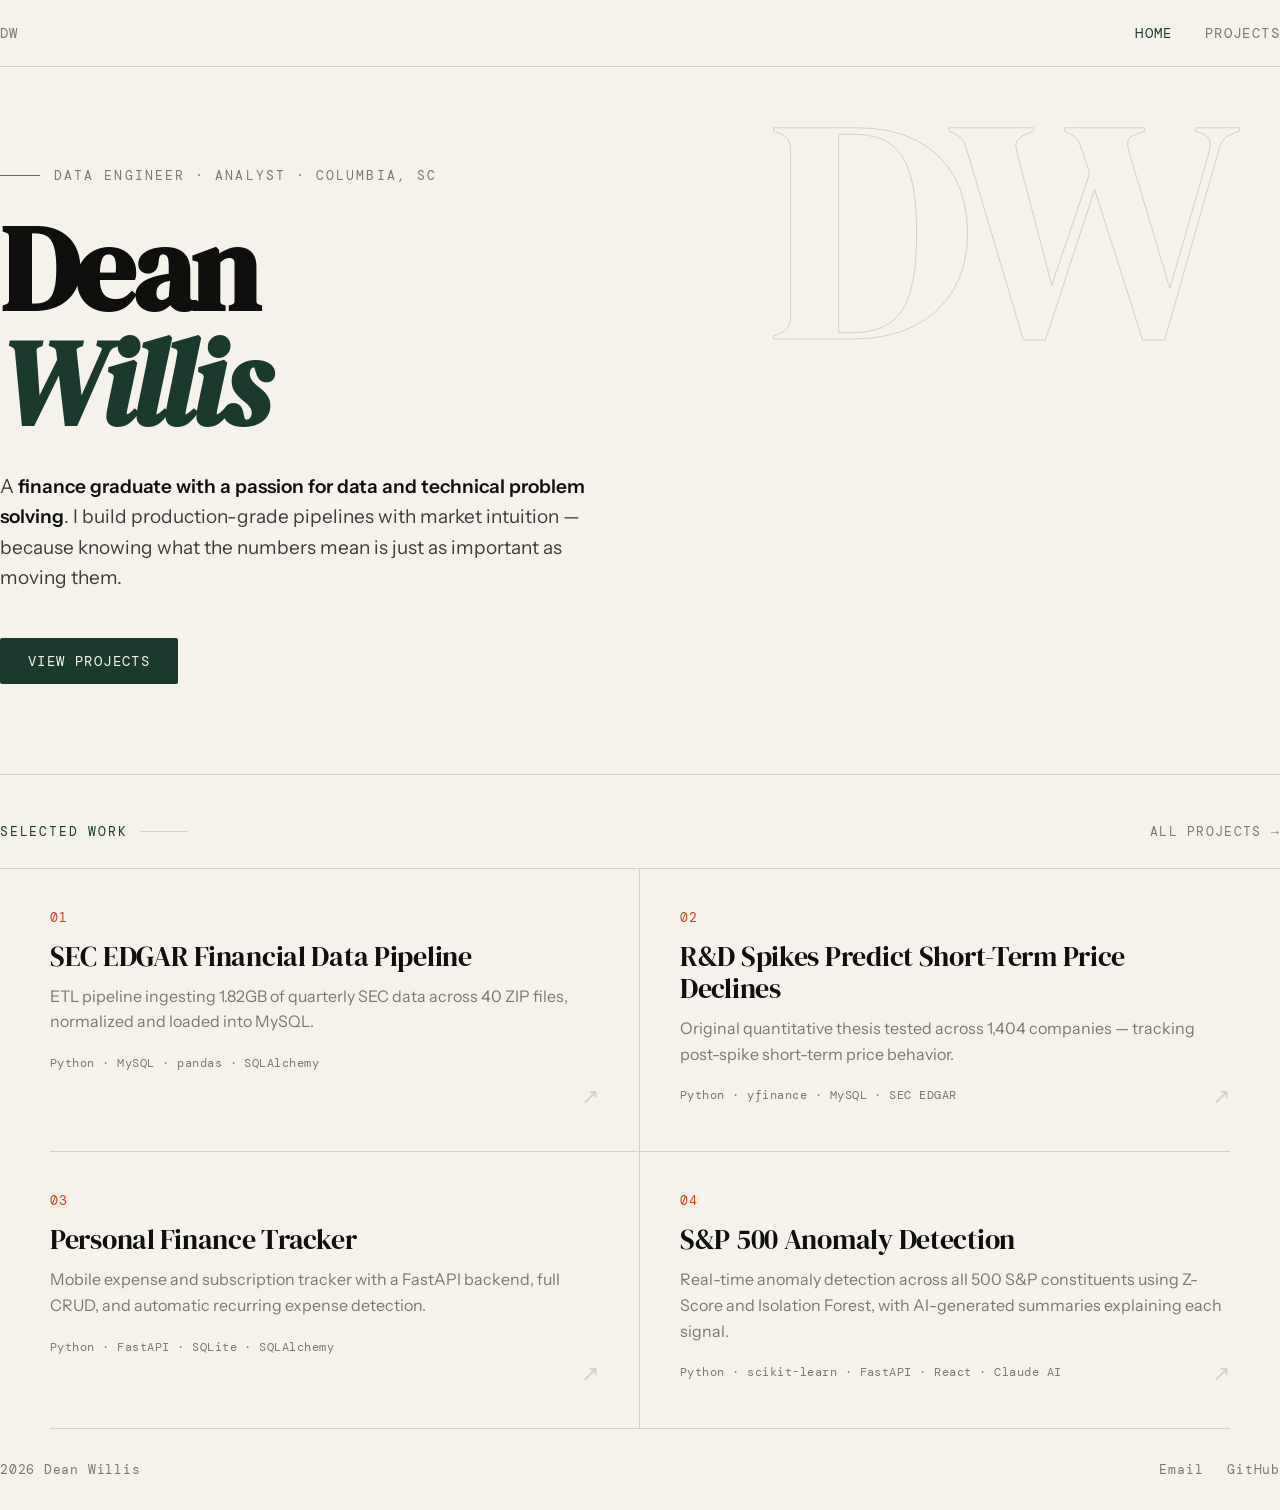
==== index.html @ 33685073 "added walkthrough.html" ====
<!DOCTYPE html>
<html lang="en">
<head>
<meta charset="UTF-8">
<meta name="viewport" content="width=device-width, initial-scale=1.0">
<title>Dean Willis</title>
<link href="https://fonts.googleapis.com/css2?family=DM+Serif+Display:ital@0;1&family=DM+Mono:wght@400;500&family=Instrument+Sans:wght@400;500;600&display=swap" rel="stylesheet">
<link rel="stylesheet" href="style.css">
<script async src="https://www.googletagmanager.com/gtag/js?id=G-CZ1LBD2NJX"></script>
<script>
  window.dataLayer = window.dataLayer || [];
  function gtag(){dataLayer.push(arguments);}
  gtag('js', new Date());
  gtag('config', 'G-CZ1LBD2NJX');
</script>
</head>
<body>
<nav>
<div class="container nav-inner">
<a class="nav-name" href="index.html">DW</a>
<div class="nav-links">
<a href="index.html" class="active">Home</a>
<a href="projects.html">Projects</a>
</div>
</div>
</nav>
<section class="hero-section">
<div class="container hero-inner">
<div class="hero-num">DW</div>
<div class="hero-label">Data Engineer · Analyst · Columbia, SC</div>
<h1 class="hero-name">
      Dean<br>
<em>Willis</em>
</h1>
<p class="hero-tagline">A <strong>finance graduate with a passion for data and technical problem solving</strong>. I build production-grade pipelines with market intuition — because knowing what the numbers mean is just as important as moving them.</p>
<div class="hero-actions">
<a class="btn-primary" href="projects.html">View Projects</a>
</div>
</div>
</section>
<div class="container section-header">
<div class="section-header-label">Selected Work</div>
<a class="section-header-link" href="projects.html">All projects →</a>
</div>
<section class="projects-section">
<div class="container project-teasers">
<a class="teaser" href="projects.html#edgar-pipeline">
<div class="teaser-num">01</div>
<div class="teaser-title">SEC EDGAR Financial Data Pipeline</div>
<div class="teaser-desc">ETL pipeline ingesting 1.82GB of quarterly SEC data across 40 ZIP files, normalized and loaded into MySQL.</div>
<div class="teaser-stack">Python · MySQL · pandas · SQLAlchemy</div>
<div class="teaser-arrow">↗</div>
</a>
<a class="teaser" href="projects.html#rd-spikes">
<div class="teaser-num">02</div>
<div class="teaser-title">R&amp;D Spikes Predict Short-Term Price Declines</div>
<div class="teaser-desc">Original quantitative thesis tested across 1,404 companies — tracking post-spike short-term price behavior.</div>
<div class="teaser-stack">Python · yfinance · MySQL · SEC EDGAR</div>
<div class="teaser-arrow">↗</div>
</a>
<a class="teaser" href="projects.html#expense-tracker">
<div class="teaser-num">03</div>
<div class="teaser-title">Personal Finance Tracker</div>
<div class="teaser-desc">Mobile expense and subscription tracker with a FastAPI backend, full CRUD, and automatic recurring expense detection.</div>
<div class="teaser-stack">Python · FastAPI · SQLite · SQLAlchemy</div>
<div class="teaser-arrow">↗</div>
</a>
<a class="teaser" href="projects.html#anomaly-detector">
<div class="teaser-num">04</div>
<div class="teaser-title">S&amp;P 500 Anomaly Detection</div>
<div class="teaser-desc">Real-time anomaly detection across all 500 S&amp;P constituents using Z-Score and Isolation Forest, with AI-generated summaries explaining each signal.</div>
<div class="teaser-stack">Python · scikit-learn · FastAPI · React · Claude AI</div>
<div class="teaser-arrow">↗</div>
</a>
</div>
</section>
<footer>
<div class="container footer-inner">
<span class="footer-copy">2026 Dean Willis</span>
<div class="footer-links">
<a href="mailto:Deanwillis@outlook.com">Email</a>
<a href="https://github.com/DeanHenryWillis" target="_blank">GitHub</a>
</div>
</div>
</footer>
</body>
</html>
---- style.css ----
*, *::before, *::after { box-sizing: border-box; margin: 0; padding: 0; }
  :root {
    --ink: #0f0f0e;
    --ink-mid: #3d3c38;
    --ink-muted: #7a7870;
    --rule: #d4d0c8;
    --accent: #1a3a2e;
    --accent-warm: #c8431a;
    --bg: #f5f2eb;
    --card: #eeeae0;
  }
  html, body { width: 100%; background: var(--bg); }
  body { font-family: 'Instrument Sans', sans-serif; color: var(--ink); }

  .container {
    max-width: 1350px;
    margin: 0 auto;
    padding: 0 50px;
    width: 100%;
    position: relative;
  }

  nav { border-bottom: 1px solid var(--rule); }
  .nav-inner {
    display: flex;
    align-items: center;
    justify-content: space-between;
    padding: 24px 0;
  }
  .nav-name {
    font-family: 'DM Mono', monospace;
    font-size: 14px;
    letter-spacing: 0.1em;
    text-transform: uppercase;
    color: var(--ink-muted);
    text-decoration: none;
  }
  .nav-links { display: flex; gap: 32px; }
  .nav-links a {
    font-family: 'DM Mono', monospace;
    font-size: 14px;
    letter-spacing: 0.1em;
    text-transform: uppercase;
    color: var(--ink-muted);
    text-decoration: none;
  }
  .nav-links a:hover { color: var(--accent-warm); }
  .nav-links a.active { color: var(--accent); }

  .page-header-section { border-bottom: 1px solid var(--rule); }
  .page-header-inner { padding: 80px 0 64px; }
  .page-label { font-family: 'DM Mono', monospace; font-size: 13px; letter-spacing: 0.14em; text-transform: uppercase; color: var(--ink-muted); margin-bottom: 14px; }
  .page-title { font-family: 'DM Serif Display', serif; font-size: 52px; line-height: 1.05; color: var(--ink); letter-spacing: -0.02em; }
  .page-title em { font-style: italic; color: var(--accent); }

  .project-section { border-bottom: 1px solid var(--rule); padding: 80px 0; }
  .project-section:last-child { border-bottom: none; }
  
  .project-content { max-width: 960px; }

  .project-eyebrow { font-family: 'DM Mono', monospace; font-size: 13px; letter-spacing: 0.12em; text-transform: uppercase; color: var(--accent-warm); margin-bottom: 12px; }
  .project-title { font-family: 'DM Serif Display', serif; font-size: 38px; line-height: 1.1; color: var(--ink); margin-bottom: 10px; letter-spacing: -0.01em; }
  .project-stack { font-family: 'DM Mono', monospace; font-size: 14px; color: var(--ink-muted); margin-bottom: 28px; letter-spacing: 0.03em; }
  .project-overview { font-size: 18px; line-height: 1.7; color: var(--ink-mid); margin-bottom: 40px; border-left: 3px solid var(--accent-warm); padding-left: 20px; }

  .sub-label { font-family: 'DM Mono', monospace; font-size: 12px; letter-spacing: 0.14em; text-transform: uppercase; color: var(--accent); margin-bottom: 16px; display: flex; align-items: center; gap: 14px; }
  .sub-label::after { content: ''; flex: 1; height: 1px; background: var(--rule); }

  .steps { margin-bottom: 40px; }
  .step { display: flex; gap: 20px; margin-bottom: 14px; align-items: flex-start; }
  .step-num { font-family: 'DM Mono', monospace; font-size: 13px; color: var(--accent-warm); background: #f0ece2; border: 1px solid var(--rule); width: 28px; height: 28px; border-radius: 50%; display: flex; align-items: center; justify-content: center; flex-shrink: 0; margin-top: 2px; }
  .step-text { font-size: 17px; color: var(--ink-mid); line-height: 1.55; }
  code { font-family: 'DM Mono', monospace; font-size: 15px; background: #e8e4da; padding: 2px 6px; border-radius: 3px; }

  .defs { margin-bottom: 40px; }
  .def-item { margin-bottom: 14px; display: flex; gap: 16px; }
  .def-num { font-family: 'DM Mono', monospace; font-size: 13px; color: var(--ink-muted); flex-shrink: 0; padding-top: 3px; }
  .def-text { font-size: 17px; color: var(--ink-mid); line-height: 1.55; }

  .limitations { margin-bottom: 40px; }
  .limitations ul { list-style: none; padding: 0; }
  .limitations ul li { font-size: 16px; color: var(--ink-muted); padding-left: 20px; position: relative; margin-bottom: 8px; line-height: 1.6; }
  .limitations ul li::before { content: '—'; position: absolute; left: 0; color: var(--rule); }
  .limitation-note { margin-top: 14px; font-size: 16px; font-style: italic; color: var(--accent); padding-left: 20px; }

  .queries { margin-bottom: 40px; }
  .queries ol { list-style: none; padding: 0; counter-reset: q; }
  .queries ol li { counter-increment: q; font-size: 17px; color: var(--ink-mid); padding-left: 36px; position: relative; margin-bottom: 10px; line-height: 1.55; }
  .queries ol li::before { content: counter(q, decimal-leading-zero); position: absolute; left: 0; font-family: 'DM Mono', monospace; font-size: 13px; color: var(--accent-warm); top: 3px; }

  .run-block { background: var(--accent); border-radius: 6px; padding: 28px 32px; margin-bottom: 40px; }
  .run-block .sub-label { color: #9ab8a8; }
  .run-block .sub-label::after { background: #2d5c46; }
  .run-step { display: flex; gap: 16px; margin-bottom: 12px; align-items: flex-start; }
  .run-num { font-family: 'DM Mono', monospace; font-size: 13px; color: #9ab8a8; flex-shrink: 0; padding-top: 3px; }
  .run-text { font-size: 16px; color: #d4e8dd; line-height: 1.55; font-family: 'DM Mono', monospace; }
  .run-text code { background: rgba(255,255,255,0.08); padding: 2px 8px; border-radius: 3px; color: #c8f0d8; }

  .two-col { display: grid; grid-template-columns: 1fr 1fr; gap: 24px; margin-bottom: 40px; }
  .info-block { background: var(--card); border: 1px solid var(--rule); border-radius: 6px; padding: 20px 24px; }
  .info-block-title { font-family: 'DM Mono', monospace; font-size: 12px; letter-spacing: 0.12em; text-transform: uppercase; color: var(--ink-muted); margin-bottom: 14px; }
  .info-block p { font-size: 16px; color: var(--ink-mid); margin-bottom: 10px; line-height: 1.5; }
  .info-block ul { list-style: none; padding: 0; }
  .info-block ul li { font-size: 16px; color: var(--ink-mid); padding-left: 18px; position: relative; margin-bottom: 8px; line-height: 1.5; }
  .info-block ul li::before { content: '—'; position: absolute; left: 0; color: var(--rule); }
  .info-block a { font-size: 15px; color: var(--accent); text-decoration: none; font-family: 'DM Mono', monospace; word-break: break-all; }
  .info-block a:hover { color: var(--accent-warm); }

  .findings-wrap { margin-bottom: 40px; }
  .findings-table { width: 100%; border-collapse: collapse; font-size: 16px; }
  .findings-table thead tr { border-bottom: 2px solid var(--accent); }
  .findings-table th { font-family: 'DM Mono', monospace; font-size: 12px; letter-spacing: 0.1em; text-transform: uppercase; color: var(--ink-muted); padding: 12px 16px; text-align: left; font-weight: 500; }
  .findings-table td { padding: 14px 16px; color: var(--ink-mid); border-bottom: 1px solid var(--rule); }
  .findings-table tr:last-child td { border-bottom: none; }
  .drop-rate { font-family: 'DM Mono', monospace; font-weight: 500; color: var(--accent-warm); }
  .bar-cell { width: 200px; }
  .bar-bg { background: #e5e0d4; border-radius: 2px; height: 8px; width: 100%; }
  .bar-fill { background: var(--accent-warm); border-radius: 2px; height: 8px; }
  .findings-note { font-size: 15px; color: var(--ink-muted); margin-top: 14px; font-style: italic; }

  .iphone-wrap {
    display: flex;
    flex-direction: column;
    align-items: flex-start;
    margin-bottom: 48px;
  }
  .iphone-shell {
    width: 224px;
    height: 460px;
    background: #161616;
    border-radius: 46px;
    border: 7px solid #252525;
    box-shadow:
      0 0 0 1px #0a0a0a,
      0 28px 64px rgba(0,0,0,0.32),
      inset 0 0 0 1px #333;
    position: relative;
    flex-shrink: 0;
    overflow: hidden;
  }

  .iphone-island {
    position: absolute;
    top: 12px;
    left: 50%;
    transform: translateX(-50%);
    width: 90px;
    height: 26px;
    background: #0a0a0a;
    border-radius: 20px;
    z-index: 3;
  }
  .iphone-screen {
    width: 100%;
    height: 100%;
    border-radius: 40px;
    background: #0d0d0d;
    overflow: hidden;
    display: flex;
    align-items: center;
    justify-content: center;
    position: relative;
  }
  .iphone-screen video,
  .iphone-screen img {
    width: 100%;
    height: 100%;
    object-fit: cover;
  }
  .iphone-placeholder {
    display: flex;
    flex-direction: column;
    align-items: center;
    justify-content: center;
    gap: 12px;
    padding: 60px 24px 40px;
    text-align: center;
    height: 100%;
  }
  .iphone-placeholder-icon {
    width: 44px;
    height: 44px;
    border: 1.5px dashed #333;
    border-radius: 50%;
    display: flex;
    align-items: center;
    justify-content: center;
  }
  .iphone-placeholder-label {
    font-family: 'DM Mono', monospace;
    font-size: 10px;
    letter-spacing: 0.14em;
    text-transform: uppercase;
    color: #333;
    line-height: 1.8;
  }
  .iphone-caption {
    font-family: 'DM Mono', monospace;
    font-size: 11px;
    color: var(--ink-muted);
    letter-spacing: 0.08em;
    margin-top: 16px;
    opacity: 0.7;
  }

  .feature-list { margin-bottom: 40px; }
  .feature-list ul { list-style: none; padding: 0; }
  .feature-list ul li { font-size: 17px; color: var(--ink-mid); padding-left: 20px; position: relative; margin-bottom: 10px; line-height: 1.55; }
  .feature-list ul li::before { content: '—'; position: absolute; left: 0; color: var(--accent-warm); }

  .footer-section { border-top: 1px solid var(--rule); }
  .footer-inner { padding: 32px 0; display: flex; justify-content: space-between; align-items: center; }
  .footer-copy { font-family: 'DM Mono', monospace; font-size: 13px; color: var(--ink-muted); letter-spacing: 0.06em; }
  .footer-links { display: flex; gap: 24px; }
  .footer-links a { font-family: 'DM Mono', monospace; font-size: 13px; color: var(--ink-muted); text-decoration: none; letter-spacing: 0.06em; }
  .footer-links a:hover { color: var(--accent-warm); }

  html, body { min-height: 100vh; }

  .hero-section { border-bottom: 1px solid var(--rule); overflow: hidden; }
  .hero-inner { padding: 100px 0 90px; }
  
  .hero-num {
    font-family: 'DM Serif Display', serif;
    font-size: 320px;
    line-height: 0.85;
    color: transparent;
    -webkit-text-stroke: 1px var(--rule);
    position: absolute;
    right: 50px;
    top: 24px;
    pointer-events: none;
    user-select: none;
    letter-spacing: -0.04em;
  }
  .hero-label {
    font-family: 'DM Mono', monospace;
    font-size: 13px;
    letter-spacing: 0.16em;
    text-transform: uppercase;
    color: var(--ink-muted);
    margin-bottom: 28px;
    display: flex;
    align-items: center;
    gap: 14px;
  }
  .hero-label::before { content: ''; width: 40px; height: 1px; background: var(--accent-warm); }
  .hero-name {
    font-family: 'DM Serif Display', serif;
    font-size: 120px;
    line-height: 0.95;
    color: var(--ink);
    letter-spacing: -0.03em;
    margin-bottom: 10px;
    position: relative;
    z-index: 1;
  }
  .hero-name em { font-style: italic; color: var(--accent); display: block; }
  .hero-tagline {
    font-size: 19px;
    line-height: 1.6;
    color: var(--ink-mid);
    max-width: 600px;
    margin-top: 32px;
    margin-bottom: 44px;
    position: relative;
    z-index: 1;
  }
  .hero-tagline strong { color: var(--ink); font-weight: 600; }
  .hero-actions { display: flex; gap: 16px; position: relative; z-index: 1; }
  
  .btn-primary {
    font-family: 'DM Mono', monospace;
    font-size: 14px;
    letter-spacing: 0.1em;
    text-transform: uppercase;
    color: var(--bg);
    background: var(--accent);
    padding: 14px 28px;
    text-decoration: none;
    border-radius: 2px;
  }
  .btn-primary:hover { background: #0f2219; }
  .btn-secondary {
    font-family: 'DM Mono', monospace;
    font-size: 14px;
    letter-spacing: 0.1em;
    text-transform: uppercase;
    color: var(--ink-mid);
    background: transparent;
    padding: 14px 28px;
    text-decoration: none;
    border: 1px solid var(--rule);
    border-radius: 2px;
  }
  .btn-secondary:hover { border-color: var(--ink-muted); color: var(--ink); }

  .stats-section { border-bottom: 1px solid var(--rule); }
  .stats-inner { display: grid; grid-template-columns: repeat(3, 1fr); }
  .stat { padding: 36px 40px; border-right: 1px solid var(--rule); }
  .stat:first-child { padding-left: 0; }
  .stat:last-child { border-right: none; padding-right: 0; }
  .stat-num { font-family: 'DM Serif Display', serif; font-size: 50px; color: var(--ink); letter-spacing: -0.02em; line-height: 1; margin-bottom: 6px; }
  .stat-num em { font-style: italic; color: var(--accent-warm); }
  .stat-label { font-family: 'DM Mono', monospace; font-size: 13px; letter-spacing: 0.1em; text-transform: uppercase; color: var(--ink-muted); }

  .section-header { display: flex; align-items: baseline; justify-content: space-between; padding: 48px 0 28px; }
  .section-header-label { font-family: 'DM Mono', monospace; font-size: 13px; letter-spacing: 0.14em; text-transform: uppercase; color: var(--accent); display: flex; align-items: center; gap: 12px; }
  .section-header-label::after { content: ''; width: 48px; height: 1px; background: var(--rule); }
  .section-header-link { font-family: 'DM Mono', monospace; font-size: 13px; letter-spacing: 0.1em; text-transform: uppercase; color: var(--ink-muted); text-decoration: none; }
  .section-header-link:hover { color: var(--accent-warm); }

  .projects-section { border-top: 1px solid var(--rule); }
  .project-teasers { display: grid; grid-template-columns: 1fr 1fr; }
  
  .teaser { padding: 40px 40px 48px; border-right: 1px solid var(--rule); border-bottom: 1px solid var(--rule); position: relative; text-decoration: none; display: block; }
  .teaser:nth-child(odd) { padding-left: 0; }
  .teaser:nth-child(even) { border-right: none; padding-right: 0; }
  .teaser:hover { background: var(--card); }
  
  .teaser-num { font-family: 'DM Mono', monospace; font-size: 13px; color: var(--accent-warm); letter-spacing: 0.1em; margin-bottom: 14px; }
  .teaser-title { font-family: 'DM Serif Display', serif; font-size: 28px; color: var(--ink); line-height: 1.15; margin-bottom: 12px; letter-spacing: -0.01em; }
  .teaser-desc { font-size: 16px; color: var(--ink-muted); line-height: 1.6; margin-bottom: 20px; }
  .teaser-stack { font-family: 'DM Mono', monospace; font-size: 12px; color: var(--ink-muted); letter-spacing: 0.04em; }
  
  .teaser-arrow { position: absolute; bottom: 40px; right: 40px; font-family: 'DM Mono', monospace; font-size: 22px; color: var(--rule); }
  .teaser:nth-child(even) .teaser-arrow { right: 0; }
  .teaser:hover .teaser-arrow { color: var(--accent-warm); }

  /* ── WALKTHROUGH PAGE ── */

  html { scroll-behavior: smooth; }

  .wt-page-header { border-bottom: 1px solid var(--rule); padding: 80px 0 64px; }
  .wt-page-title { font-family: 'DM Serif Display', serif; font-size: 52px; line-height: 1.05; color: var(--ink); letter-spacing: -0.02em; margin-bottom: 16px; }
  .wt-page-title em { font-style: italic; color: var(--accent); }
  .wt-page-subtitle { font-size: 18px; line-height: 1.65; color: var(--ink-mid); max-width: 560px; }

  .wt-jump-nav { padding: 24px 0; border-bottom: 1px solid var(--rule); }
  .wt-jump-nav-inner { display: flex; gap: 8px; flex-wrap: wrap; }
  .wt-jump-link {
    font-family: 'DM Mono', monospace;
    font-size: 11px;
    letter-spacing: 0.08em;
    text-transform: uppercase;
    color: var(--ink-muted);
    border: 1px solid var(--rule);
    padding: 6px 14px;
    border-radius: 2px;
    text-decoration: none;
    transition: background 0.15s, color 0.15s, border-color 0.15s;
  }
  .wt-jump-link:hover {
    background: var(--accent);
    color: var(--bg);
    border-color: var(--accent);
  }

  .wt-section { padding: 80px 0; border-bottom: 1px solid var(--rule); }
  .wt-section:last-of-type { border-bottom: none; }

  .wt-eyebrow {
    font-family: 'DM Mono', monospace;
    font-size: 13px;
    letter-spacing: 0.12em;
    text-transform: uppercase;
    color: var(--accent-warm);
    margin-bottom: 12px;
  }
  .wt-title {
    font-family: 'DM Serif Display', serif;
    font-size: 38px;
    line-height: 1.1;
    color: var(--ink);
    letter-spacing: -0.01em;
    margin-bottom: 8px;
  }
  .wt-title em { font-style: italic; color: var(--accent); }
  .wt-stack {
    font-family: 'DM Mono', monospace;
    font-size: 13px;
    color: var(--ink-muted);
    letter-spacing: 0.04em;
    margin-bottom: 24px;
  }
  .wt-intro {
    font-size: 18px;
    line-height: 1.7;
    color: var(--ink-mid);
    max-width: 680px;
    margin-bottom: 56px;
    border-left: 3px solid var(--accent-warm);
    padding-left: 20px;
  }

  .shot-block {
    display: grid;
    grid-template-columns: 1fr 1fr;
    gap: 48px;
    align-items: start;
    margin-bottom: 64px;
  }
  .shot-block.reverse { direction: rtl; }
  .shot-block.reverse > * { direction: ltr; }
  .shot-block.full { grid-template-columns: 1fr; }
  .shot-block.full .shot-text { max-width: 680px; }

  .shot-frame {
    background: #1e1e1a;
    border-radius: 4px;
    overflow: hidden;
    aspect-ratio: 16 / 10;
    display: flex;
    flex-direction: column;
    align-items: center;
    justify-content: center;
    gap: 10px;
    position: relative;
    border: 1px solid #2e2e28;
  }
  .shot-frame img {
    width: 100%;
    height: 100%;
    object-fit: cover;
    object-position: top left;
    display: block;
  }

  .shot-placeholder-num {
    font-family: 'DM Serif Display', serif;
    font-size: 52px;
    color: #2e2e28;
    font-style: italic;
    line-height: 1;
  }
  .shot-placeholder-label {
    font-family: 'DM Mono', monospace;
    font-size: 11px;
    letter-spacing: 0.08em;
    color: #3a3a34;
  }
  .shot-placeholder-hint {
    position: absolute;
    bottom: 10px;
    left: 0; right: 0;
    text-align: center;
    font-family: 'DM Mono', monospace;
    font-size: 10px;
    color: #2e2e28;
    letter-spacing: 0.06em;
  }

  .shot-label {
    font-family: 'DM Mono', monospace;
    font-size: 11px;
    letter-spacing: 0.12em;
    text-transform: uppercase;
    color: var(--accent-warm);
    margin-bottom: 10px;
  }
  .shot-heading {
    font-family: 'DM Serif Display', serif;
    font-size: 24px;
    font-weight: 400;
    line-height: 1.2;
    color: var(--ink);
    margin-bottom: 14px;
  }
  .shot-heading em { font-style: italic; color: var(--accent); }
  .shot-body {
    font-size: 16px;
    color: var(--ink-mid);
    line-height: 1.65;
  }
  .shot-body + .shot-body { margin-top: 12px; }

  .shot-stat {
    margin-top: 24px;
    padding: 16px 20px;
    background: var(--card);
    border: 1px solid var(--rule);
    border-left: 3px solid var(--accent);
    border-radius: 0 4px 4px 0;
    font-family: 'DM Mono', monospace;
    font-size: 13px;
    color: var(--ink-muted);
    letter-spacing: 0.02em;
  }
  .shot-stat strong {
    display: block;
    font-family: 'DM Serif Display', serif;
    font-size: 28px;
    font-style: italic;
    color: var(--accent-warm);
    margin-bottom: 4px;
    font-weight: 400;
  }

  .wt-back {
    margin-top: 56px;
    padding-top: 32px;
    /* border-top: 1px solid var(--rule); */
    display: flex;
    justify-content: space-between;
    align-items: center;
  }
  .wt-back a {
    font-family: 'DM Mono', monospace;
    font-size: 13px;
    letter-spacing: 0.06em;
    color: var(--ink-muted);
    text-decoration: none;
    text-transform: uppercase;
  }
  .wt-back a:hover { color: var(--accent-warm); }

  /* ── RESPONSIVE ── */
  @media (max-width: 768px) {
    .container { padding: 0 24px; }
    .page-header-inner { padding: 60px 0 40px; }
    .page-title { font-size: 40px; }
    .project-title { font-size: 32px; }
    .project-overview { font-size: 16px; }
    .two-col { grid-template-columns: 1fr; gap: 16px; }
    .findings-wrap { overflow-x: auto; padding-bottom: 8px; }
    .findings-table { min-width: 550px; }
    .iphone-wrap { align-items: center; }
    .iphone-caption { text-align: center; }
    .nav-inner { flex-direction: column; gap: 16px; padding: 20px 0; }
    .footer-inner { flex-direction: column; gap: 16px; align-items: flex-start; }
    .hero-num { display: none; }
    .hero-name { font-size: 58px; }
    .hero-inner { padding: 60px 0 50px; }
    .hero-tagline { font-size: 16px; margin-top: 20px; margin-bottom: 32px; }
    .hero-actions { flex-direction: column; }
    .hero-section { overflow: hidden; position: relative; }
    .btn-primary, .btn-secondary { text-align: center; }
    .stats-inner { grid-template-columns: 1fr; }
    .stat { border-right: none; border-bottom: 1px solid var(--rule); padding: 24px 0; }
    .stat:last-child { border-bottom: none; }
    .project-teasers { grid-template-columns: 1fr; }
    .teaser { padding: 32px 0; border-right: none; }
    .teaser-arrow { right: 0; }

    /* walkthrough responsive */
    .wt-page-title { font-size: 40px; }
    .wt-title { font-size: 28px; }
    .wt-intro { font-size: 16px; }
    .shot-block,
    .shot-block.reverse { grid-template-columns: 1fr; direction: ltr; }
    .shot-block.reverse > * { direction: ltr; }
    .wt-back { flex-direction: column; gap: 16px; align-items: flex-start; }
  }
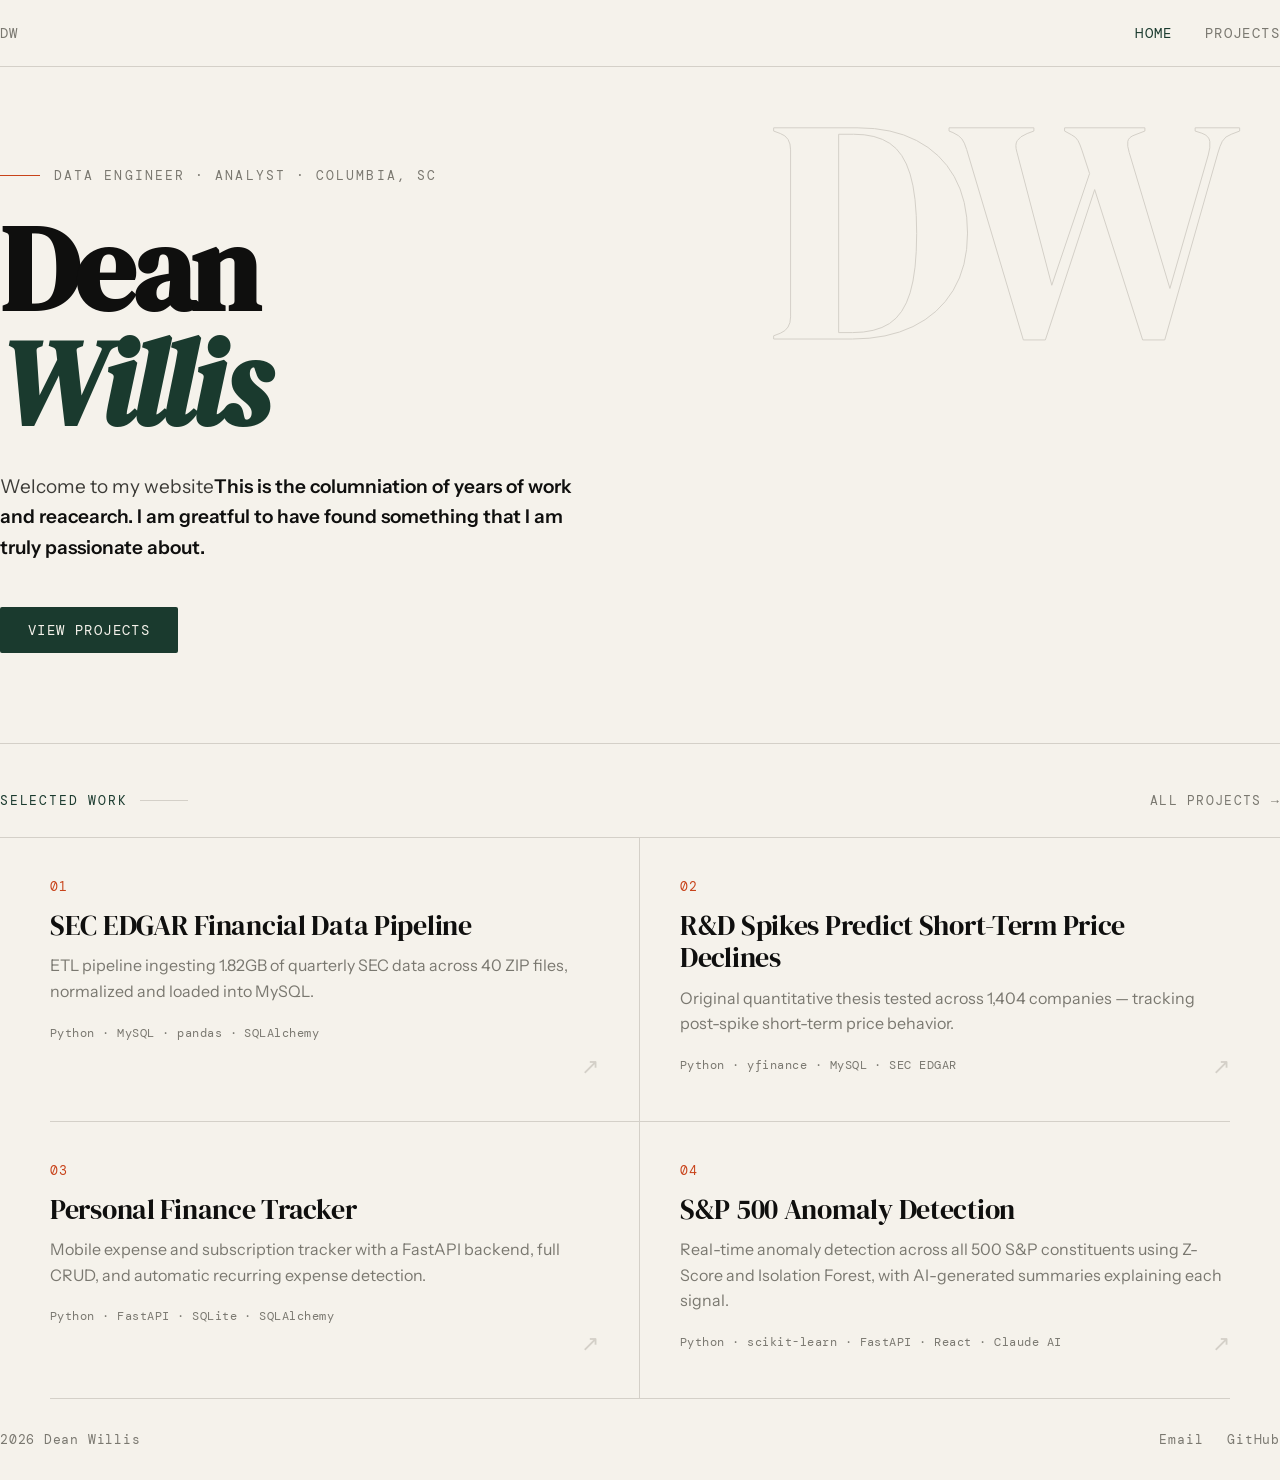
==== commit 4695b04a: "Revise hero tagline in index.html Updated hero tagline to reflect personal achievements and passion." ====
--- a/index.html
+++ b/index.html
@@ -32,7 +32,7 @@
       Dean<br>
 <em>Willis</em>
 </h1>
-<p class="hero-tagline">A <strong>finance graduate with a passion for data and technical problem solving</strong>. I build production-grade pipelines with market intuition — because knowing what the numbers mean is just as important as moving them.</p>
+<p class="hero-tagline">Welcome to my website<strong>This is the columniation of years of work and reacearch. I am greatful to have found something that I am truly passionate about.</strong></p>
 <div class="hero-actions">
 <a class="btn-primary" href="projects.html">View Projects</a>
 </div>
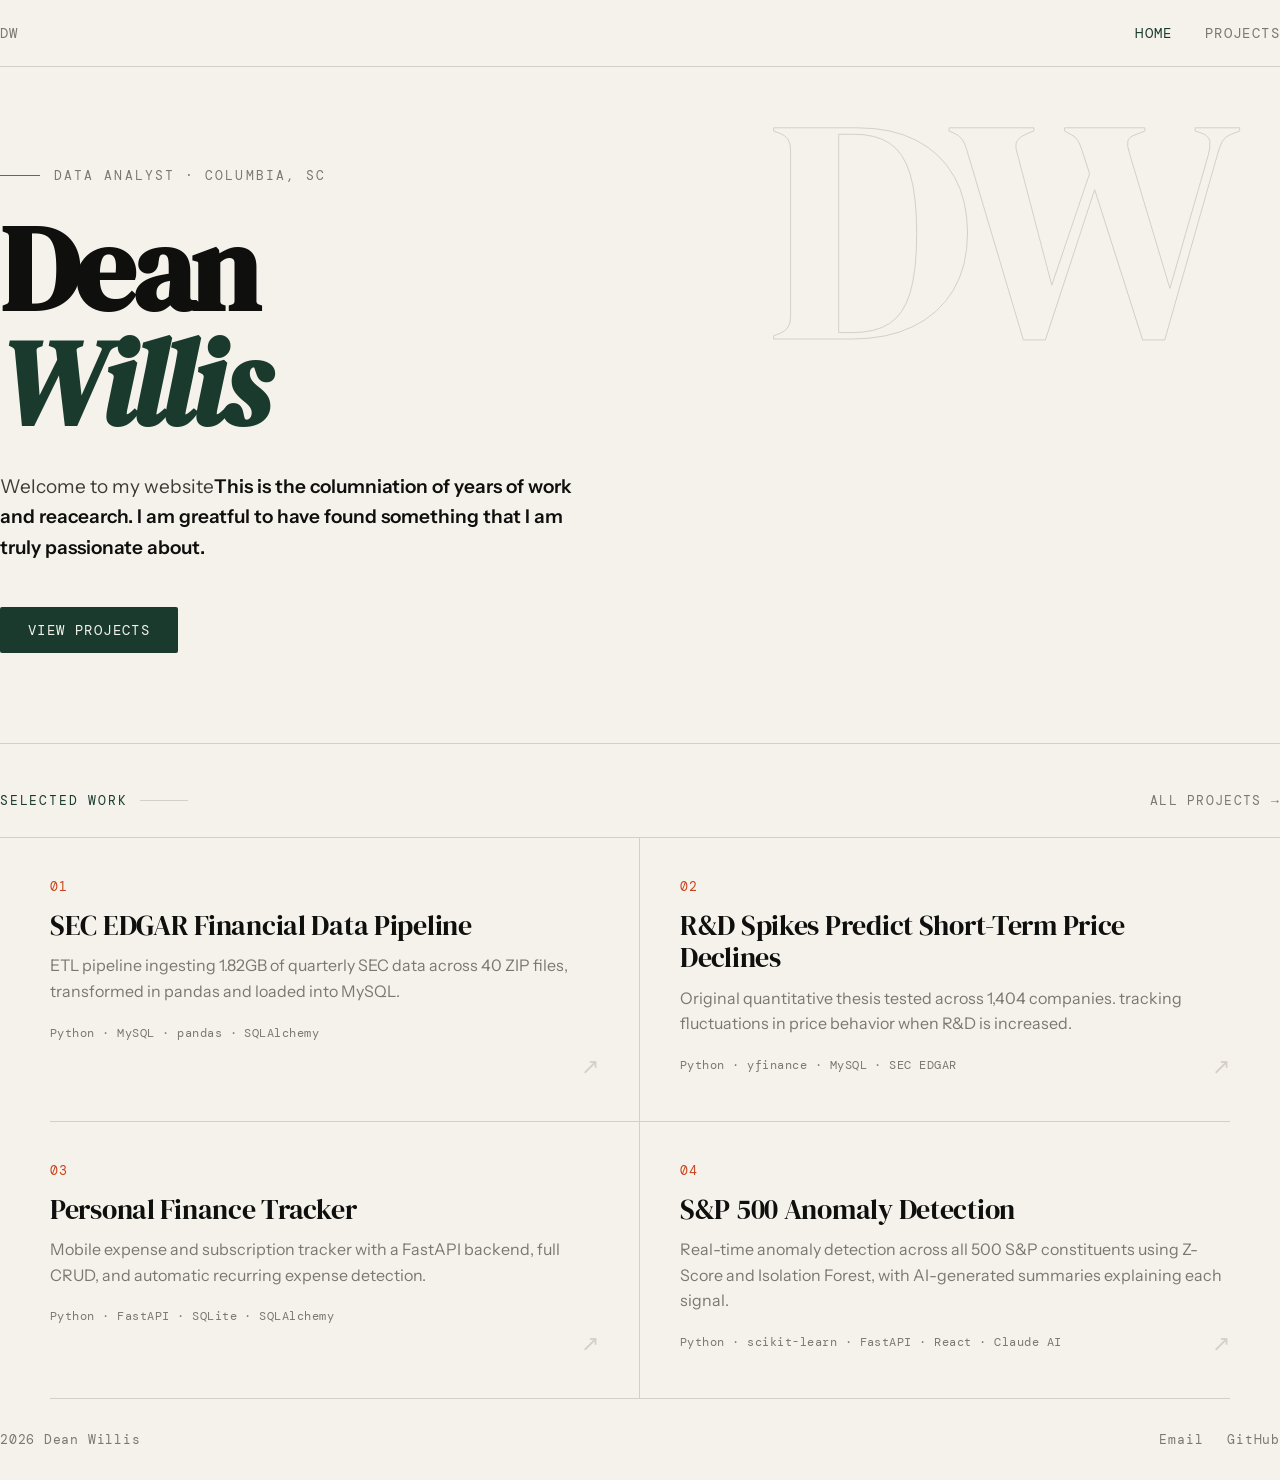
==== commit 7c15f341: "Update project descriptions in index.html" ====
--- a/index.html
+++ b/index.html
@@ -27,7 +27,7 @@
 <section class="hero-section">
 <div class="container hero-inner">
 <div class="hero-num">DW</div>
-<div class="hero-label">Data Engineer · Analyst · Columbia, SC</div>
+<div class="hero-label">Data Analyst · Columbia, SC</div>
 <h1 class="hero-name">
       Dean<br>
 <em>Willis</em>
@@ -47,14 +47,14 @@
 <a class="teaser" href="projects.html#edgar-pipeline">
 <div class="teaser-num">01</div>
 <div class="teaser-title">SEC EDGAR Financial Data Pipeline</div>
-<div class="teaser-desc">ETL pipeline ingesting 1.82GB of quarterly SEC data across 40 ZIP files, normalized and loaded into MySQL.</div>
+<div class="teaser-desc">ETL pipeline ingesting 1.82GB of quarterly SEC data across 40 ZIP files, transformed in pandas and loaded into MySQL.</div>
 <div class="teaser-stack">Python · MySQL · pandas · SQLAlchemy</div>
 <div class="teaser-arrow">↗</div>
 </a>
 <a class="teaser" href="projects.html#rd-spikes">
 <div class="teaser-num">02</div>
 <div class="teaser-title">R&amp;D Spikes Predict Short-Term Price Declines</div>
-<div class="teaser-desc">Original quantitative thesis tested across 1,404 companies — tracking post-spike short-term price behavior.</div>
+<div class="teaser-desc">Original quantitative thesis tested across 1,404 companies. tracking fluctuations in price behavior when R&D is increased.</div>
 <div class="teaser-stack">Python · yfinance · MySQL · SEC EDGAR</div>
 <div class="teaser-arrow">↗</div>
 </a>
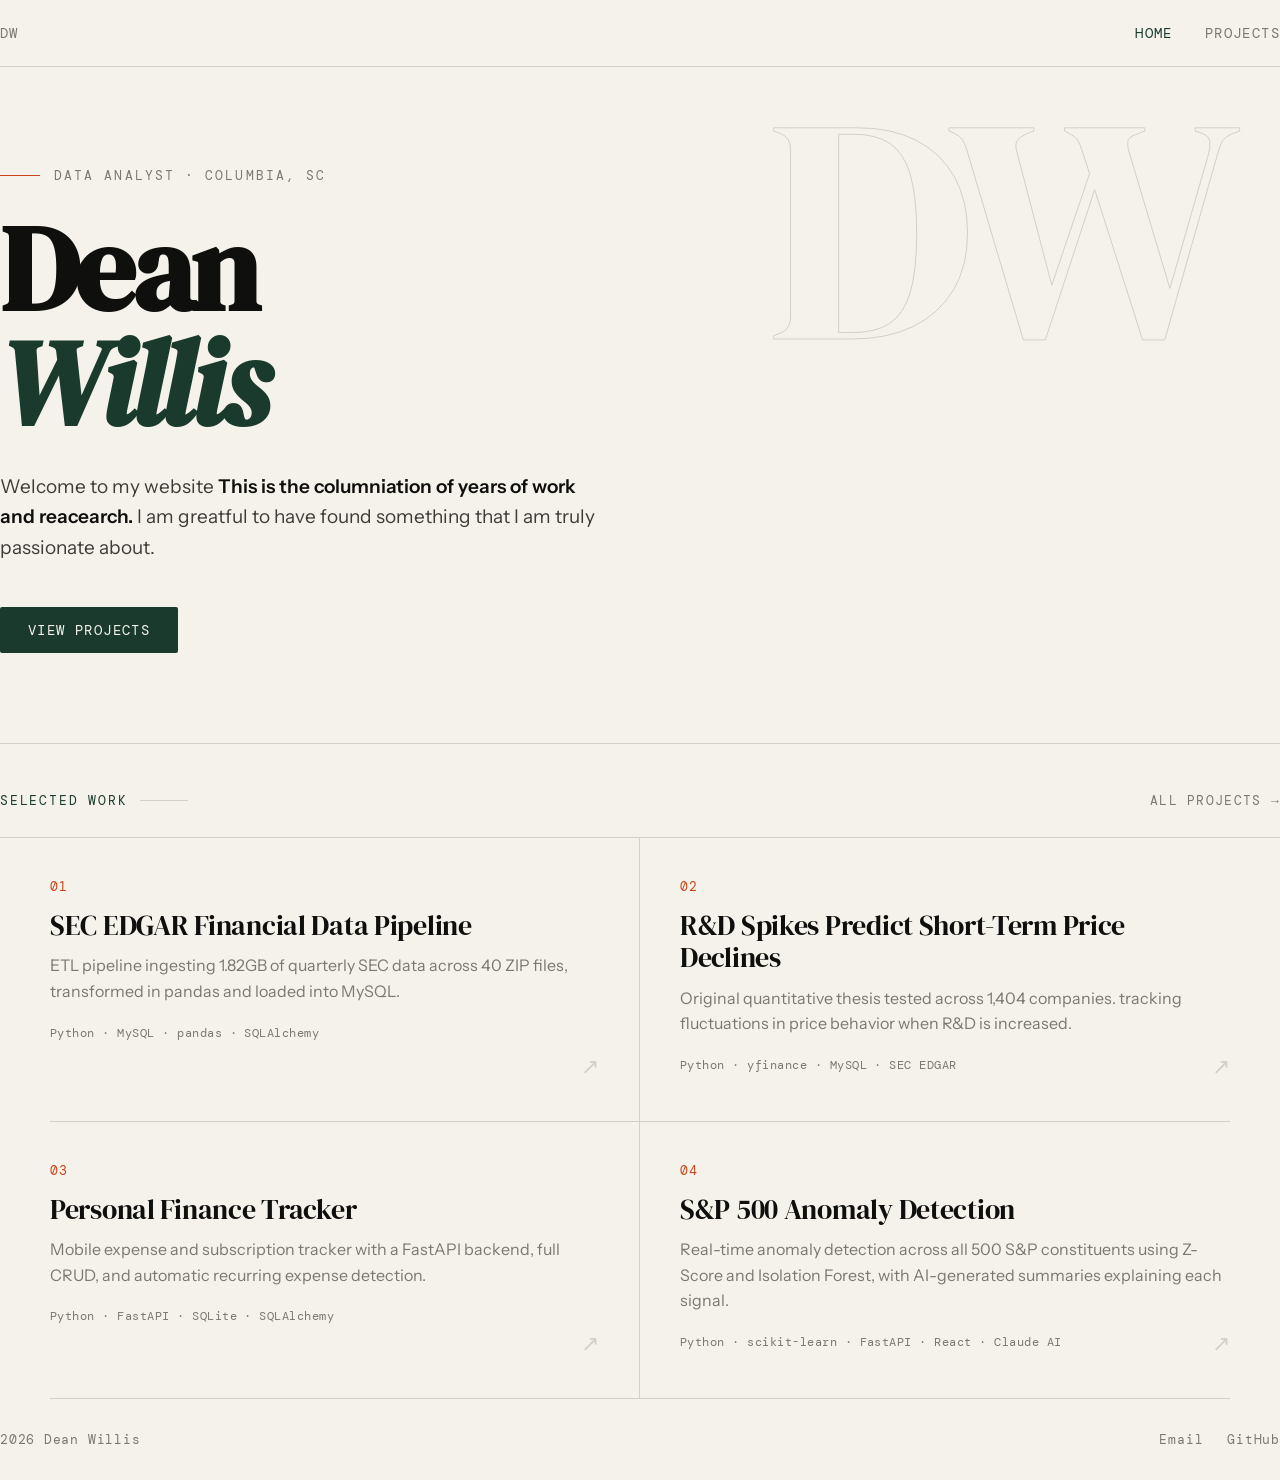
==== commit d1ef29a2: "Fix formatting in hero tagline paragraph Corrected spacing and punctuation in the hero tagline." ====
--- a/index.html
+++ b/index.html
@@ -32,7 +32,7 @@
       Dean<br>
 <em>Willis</em>
 </h1>
-<p class="hero-tagline">Welcome to my website<strong>This is the columniation of years of work and reacearch. I am greatful to have found something that I am truly passionate about.</strong></p>
+<p class="hero-tagline">Welcome to my website<strong> This is the columniation of years of work and reacearch. </strong>I am greatful to have found something that I am truly passionate about.</p>
 <div class="hero-actions">
 <a class="btn-primary" href="projects.html">View Projects</a>
 </div>
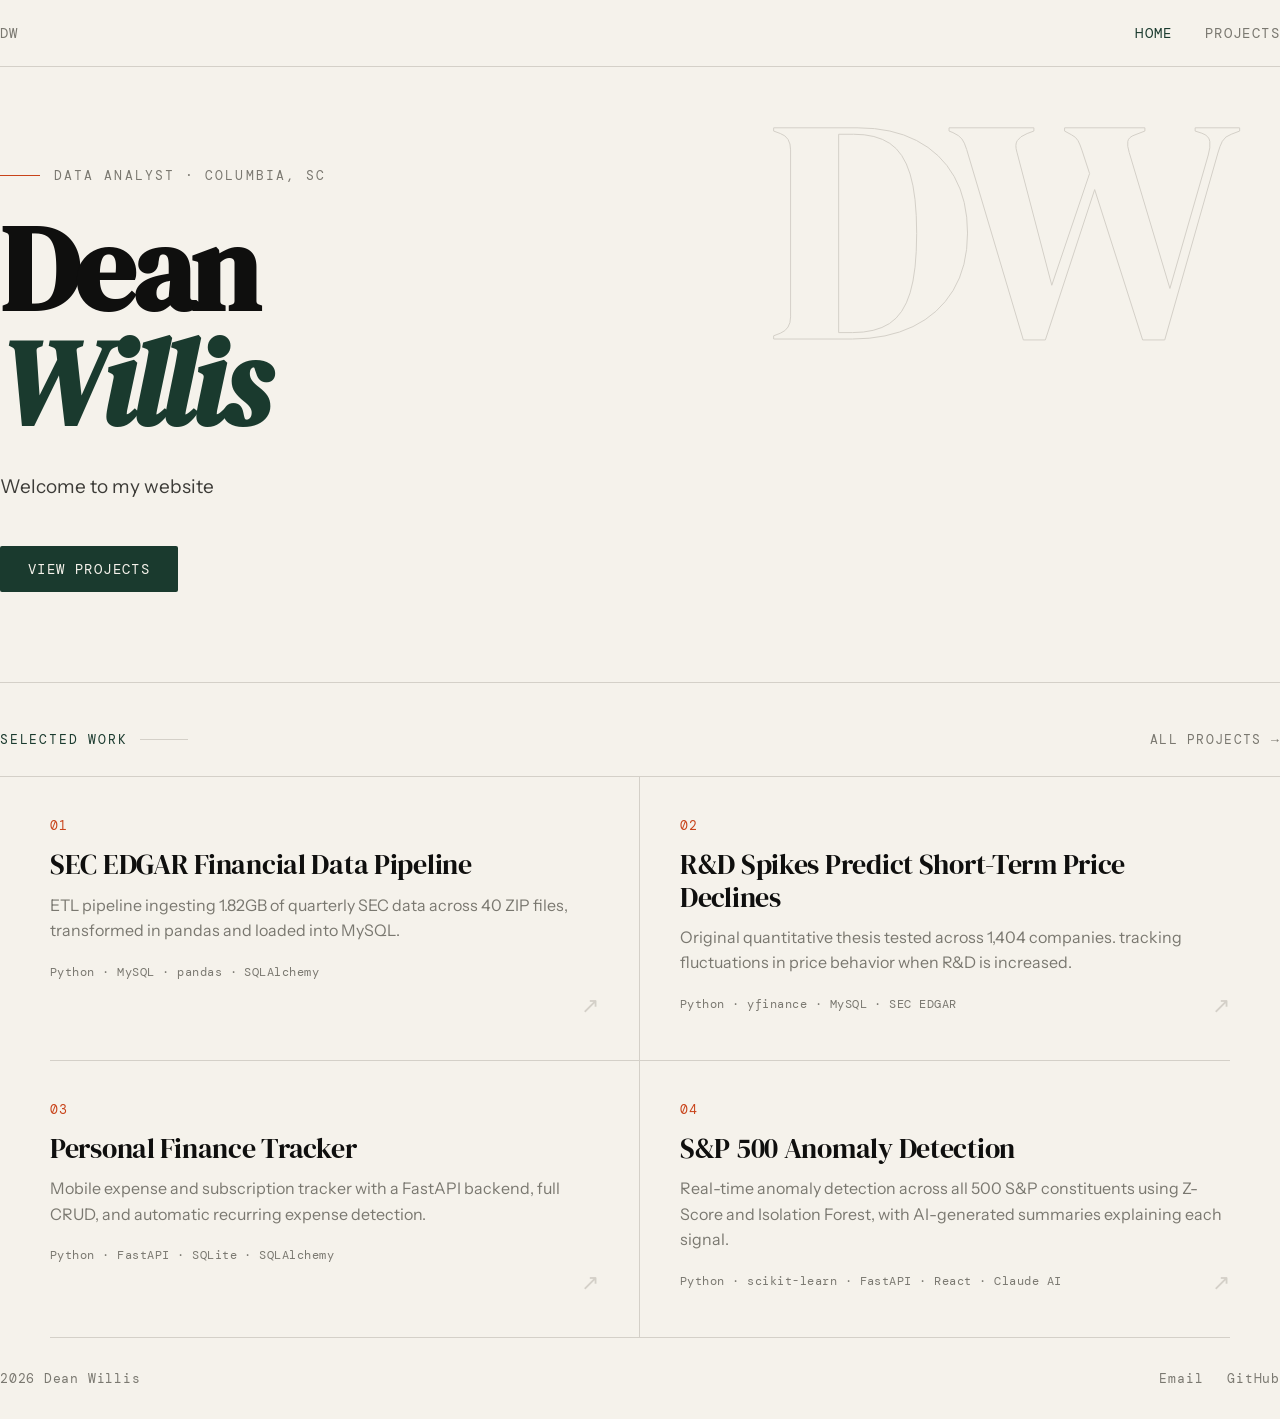
==== commit 1374f384: "Simplify hero tagline in index.html Removed the detailed tagline to simplify the content." ====
--- a/index.html
+++ b/index.html
@@ -32,7 +32,7 @@
       Dean<br>
 <em>Willis</em>
 </h1>
-<p class="hero-tagline">Welcome to my website<strong> This is the columniation of years of work and reacearch. </strong>I am greatful to have found something that I am truly passionate about.</p>
+<p class="hero-tagline">Welcome to my website<strong>  </strong></p>
 <div class="hero-actions">
 <a class="btn-primary" href="projects.html">View Projects</a>
 </div>
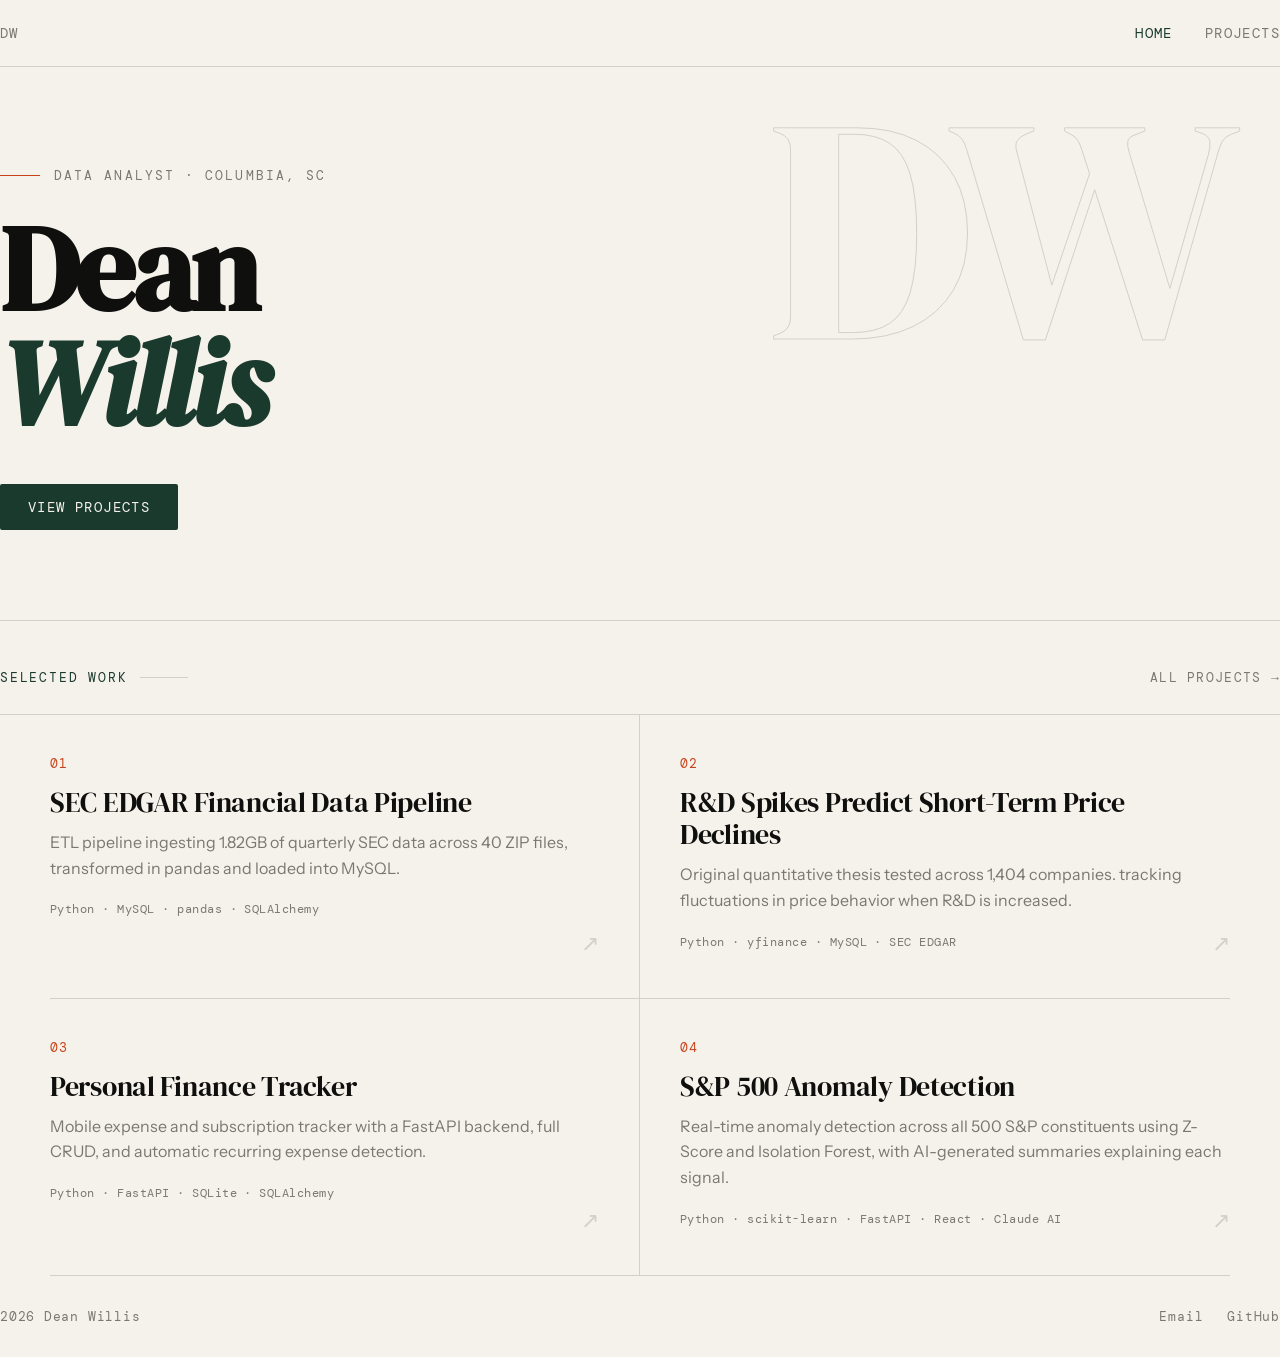
==== commit 49c9841a: "Remove tagline from hero section in index.html Removed the tagline text from the hero section." ====
--- a/index.html
+++ b/index.html
@@ -32,7 +32,7 @@
       Dean<br>
 <em>Willis</em>
 </h1>
-<p class="hero-tagline">Welcome to my website<strong>  </strong></p>
+<p class="hero-tagline"><strong>  </strong></p>
 <div class="hero-actions">
 <a class="btn-primary" href="projects.html">View Projects</a>
 </div>
